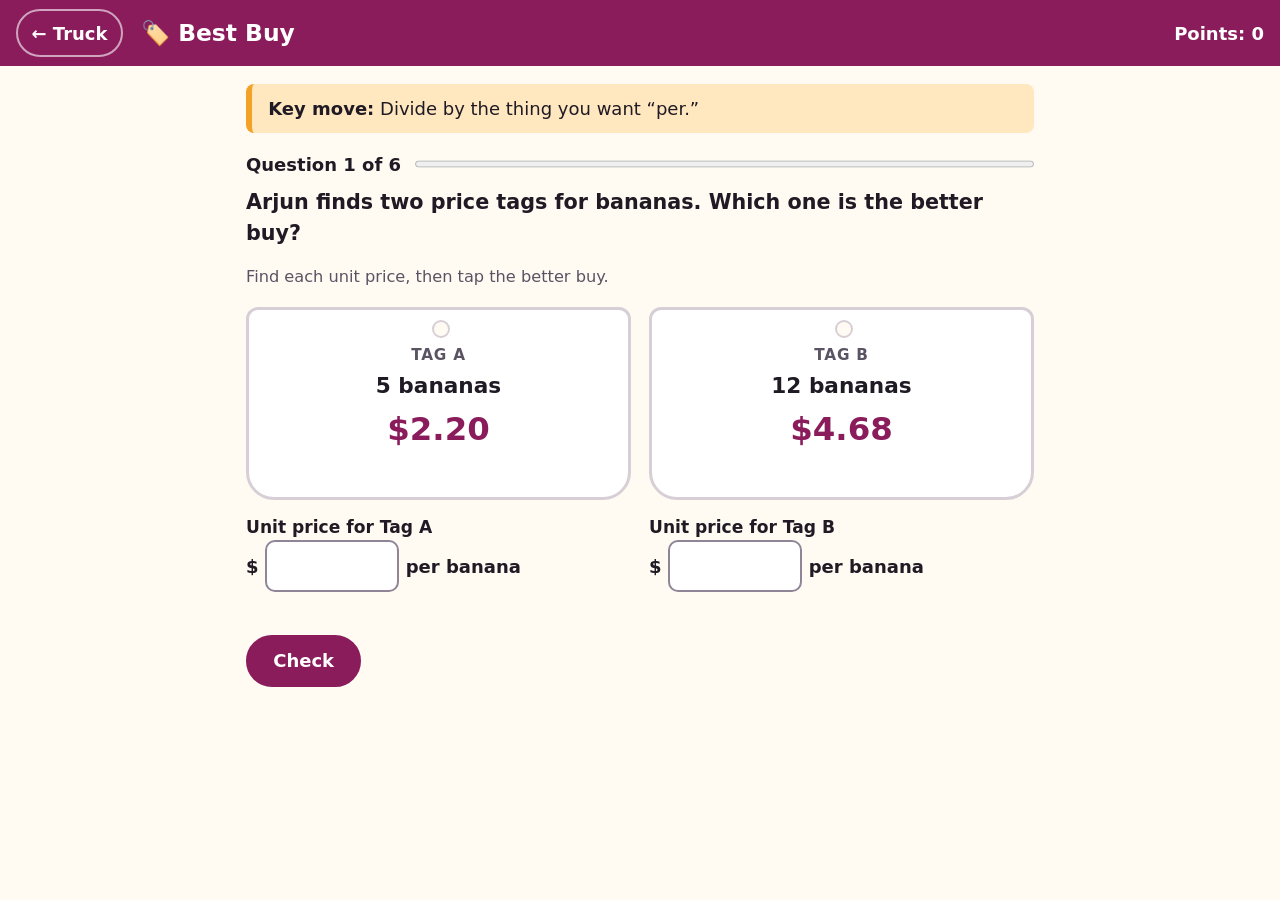
==== best-buy/index.html @ 4f975bba "Add home screen truck map and Best Buy game (step 1) Static site (HTML/CSS/JS, no build) for Unit 3 " ====
<!doctype html>
<html lang="en-CA">
<head>
  <meta charset="utf-8">
  <meta name="viewport" content="width=device-width, initial-scale=1">
  <meta http-equiv="Content-Security-Policy" content="default-src 'self'; img-src 'self' data:; connect-src 'none'; form-action 'none'; base-uri 'self'">
  <title>Best Buy · Zuri's Smoothie Truck</title>
  <link rel="icon" href="../favicon.svg" type="image/svg+xml">
  <link rel="stylesheet" href="../assets/css/style.css">
</head>
<body class="game-page">
  <header class="topbar">
    <a class="back" href="../">← Truck</a>
    <h1>🏷️ Best Buy</h1>
    <span class="score" id="score" aria-live="polite"></span>
  </header>

  <main class="game">
    <p class="key-move"><strong>Key move:</strong> Divide by the thing you want “per.”</p>

    <section id="play">
      <div class="progress-row">
        <span id="progress-label"></span>
        <progress id="progress" max="6" value="0"></progress>
      </div>

      <form id="qform" novalidate>
        <div id="question"></div>
        <div id="feedback" class="feedback" aria-live="polite"></div>
        <div class="actions">
          <button type="submit" class="btn primary" id="check">Check</button>
          <button type="button" class="btn primary" id="next" hidden>Next →</button>
        </div>
      </form>
    </section>

    <section id="summary" class="summary" hidden></section>

    <noscript><p class="feedback show">This game needs JavaScript turned on.</p></noscript>
  </main>

  <script src="../assets/js/common.js"></script>
  <script src="../assets/js/best-buy.js"></script>
</body>
</html>
---- assets/css/style.css ----
/* Zuri's Smoothie Truck: shared styles. System fonts only, so it loads fast on school Wi-Fi. */
:root {
  --berry: #8a1c5c;
  --berry-dark: #5e1240;
  --mango: #f4a227;
  --mango-light: #ffe7bf;
  --mint: #d9f2e6;
  --leaf: #1d6b45;
  --cream: #fffaf2;
  --ink: #1f1a24;
  --muted: #5b5363;
  --line: #d8cfd6;
  --card: #ffffff;
  --good-bg: #e3f5ea;
  --try-bg: #fff3d6;
  --show-bg: #eef0ff;
  --show-line: #4a55a2;
  --bad: #b3261e;
  --focus: #1a5fd0;
  --radius: 14px;
}

* { box-sizing: border-box; }

html { font-size: 112.5%; } /* 18px base */

body {
  margin: 0;
  font-family: system-ui, -apple-system, "Segoe UI", Roboto, "Noto Sans", Arial, sans-serif;
  line-height: 1.5;
  color: var(--ink);
  background: var(--cream);
}

h1, h2 { line-height: 1.2; }

a { color: var(--berry); }

:focus-visible { outline: 3px solid var(--focus); outline-offset: 3px; }

.sr-only {
  position: absolute; width: 1px; height: 1px; padding: 0; margin: -1px;
  overflow: hidden; clip: rect(0 0 0 0); white-space: nowrap; border: 0;
}

.small { font-size: 0.9rem; color: var(--muted); }

/* ---------- Buttons ---------- */
.btn {
  display: inline-flex; align-items: center; justify-content: center;
  min-height: 52px; padding: 0.6rem 1.4rem;
  font: inherit; font-weight: 700;
  border-radius: 999px; border: 2px solid var(--berry);
  background: #fff; color: var(--berry);
  text-decoration: none; cursor: pointer;
}
.btn.primary { background: var(--berry); color: #fff; }
.btn.primary:hover { background: var(--berry-dark); border-color: var(--berry-dark); }
.btn:hover { background: #fbeef5; }
.btn[hidden] { display: none; }

.link-button {
  font: inherit; font-size: 0.9rem; background: none; border: none; padding: 0.75rem;
  color: var(--muted); text-decoration: underline; cursor: pointer; min-height: 44px;
}

/* ---------- Home: the truck map ---------- */
.home-header { text-align: center; padding: 1.5rem 16px 0.5rem; }
.home-header h1 { margin: 0; font-size: 2rem; color: var(--berry); }
.lede { margin: 0.4rem auto 0; max-width: 40rem; color: var(--muted); }

.home main { padding: 1rem 16px 0; }

.truck { max-width: 1060px; margin: 0 auto; }

.awning {
  height: 26px;
  border-radius: 12px 12px 0 0;
  background: repeating-linear-gradient(90deg, var(--berry) 0 40px, #fff 40px 80px);
  border: 3px solid var(--berry-dark);
  border-bottom: none;
  margin-right: 180px;
}

.truck-body {
  display: flex;
  background: var(--mango);
  border: 3px solid #b8741a;
  border-radius: 0 18px 18px 18px;
  overflow: hidden;
}

.tiles {
  list-style: none; margin: 0; padding: 16px;
  flex: 1;
  display: grid;
  grid-template-columns: repeat(4, minmax(0, 1fr));
  gap: 14px;
  background: var(--mango-light);
  border-right: 3px solid #b8741a;
}

.cab {
  width: 180px; flex: none;
  background: var(--mango);
  position: relative;
}
.cab-window {
  position: absolute; top: 18px; right: 18px; left: 26px; height: 120px;
  background: #cfe9f5; border: 3px solid #b8741a; border-radius: 10px 40px 10px 10px;
}

.wheels {
  display: flex; justify-content: space-between;
  padding: 0 110px 0 90px; margin-top: -26px;
}
.wheel {
  width: 64px; height: 64px; border-radius: 50%;
  background: #2b2730; border: 10px solid #4a4452;
  box-shadow: inset 0 0 0 8px #8d8696;
}

.tile {
  position: relative;
  display: flex; flex-direction: column; align-items: center; text-align: center;
  height: 100%; min-height: 170px;
  padding: 0.9rem 0.6rem;
  background: var(--card);
  border: 3px solid var(--line);
  border-radius: var(--radius);
  color: var(--ink); text-decoration: none;
}
a.tile { border-color: var(--berry); }
a.tile:hover { background: #fdf2f8; }
.tile.boss { background: #f6efff; }
.tile.soon { opacity: 0.75; border-style: dashed; }
.tile-lesson { font-size: 0.8rem; font-weight: 700; color: var(--muted); text-transform: uppercase; letter-spacing: 0.04em; }
.tile-icon { font-size: 2rem; line-height: 1.3; }
.tile-name { font-weight: 800; font-size: 1.1rem; }
.tile-skill { font-size: 0.9rem; color: var(--muted); }
.tile-status {
  margin-top: auto; padding-top: 0.5rem;
  font-weight: 700; font-size: 0.95rem;
}
a.tile .tile-status { color: var(--berry); }
.tile.done { border-color: var(--leaf); background: var(--mint); }
.tile.done .tile-status { color: var(--leaf); }
.tile-badge {
  position: absolute; top: -12px; right: -10px;
  width: 40px; height: 40px; border-radius: 50%;
  display: flex; align-items: center; justify-content: center;
  background: var(--mango); color: #fff; font-size: 1.4rem;
  border: 3px solid #fff; box-shadow: 0 1px 3px rgba(0, 0, 0, 0.3);
}

.home-footer { text-align: center; padding: 2rem 16px; color: var(--muted); font-size: 0.9rem; }
.home-footer p { margin: 0; }

@media (max-width: 860px) {
  .tiles { grid-template-columns: repeat(2, minmax(0, 1fr)); border-right: none; }
  .cab { display: none; }
  .awning { margin-right: 0; }
  .truck-body { border-radius: 0 0 18px 18px; }
  .wheels { padding: 0 40px; }
}
@media (max-width: 380px) {
  .tiles { gap: 10px; padding: 10px; }
  .tile { min-height: 150px; padding: 0.7rem 0.4rem; }
  .tile-name { font-size: 1rem; }
}

/* ---------- Game pages ---------- */
.topbar {
  display: flex; align-items: center; gap: 1rem;
  padding: 0.5rem 16px;
  background: var(--berry); color: #fff;
}
.topbar h1 { margin: 0; font-size: 1.3rem; flex: 1; }
.topbar .back {
  color: #fff; font-weight: 700; text-decoration: none;
  min-height: 48px; display: inline-flex; align-items: center;
  padding: 0 0.75rem; border: 2px solid rgba(255, 255, 255, 0.6); border-radius: 999px;
}
.topbar .back:hover { background: rgba(255, 255, 255, 0.15); }
.score { font-weight: 700; white-space: nowrap; }

.game { max-width: 820px; margin: 0 auto; padding: 1rem 16px 3rem; }

.key-move {
  margin: 0 0 1rem; padding: 0.6rem 0.9rem;
  background: var(--mango-light); border-left: 6px solid var(--mango); border-radius: 8px;
}

.progress-row { display: flex; align-items: center; gap: 0.8rem; margin-bottom: 0.5rem; font-weight: 700; }
.progress-row progress { flex: 1; height: 14px; accent-color: var(--berry); }

.prompt { font-size: 1.15rem; font-weight: 600; margin: 0.5rem 0; }
.watch { margin: 0 0 0.3rem; font-weight: 700; color: var(--bad); }

/* Price tags */
.tags {
  display: grid; grid-template-columns: 1fr 1fr; gap: 1rem;
  margin: 1rem 0;
}
.tag-col { display: flex; flex-direction: column; min-width: 0; }

.price-tag {
  position: relative;
  display: flex; flex-direction: column; align-items: center; gap: 0.15rem;
  width: 100%; min-height: 150px; padding: 1rem 0.5rem 1rem;
  font: inherit; color: var(--ink);
  background: #fff;
  border: 3px solid var(--line);
  border-radius: 12px 12px 28px 28px;
  cursor: pointer;
}
.price-tag::before {
  content: ""; position: absolute; top: 10px; left: 50%;
  width: 14px; height: 14px; margin-left: -7px; border-radius: 50%;
  background: var(--cream); border: 2px solid var(--line);
}
.price-tag:hover:not(:disabled) { border-color: var(--berry); }
.price-tag[aria-pressed="true"] { border-color: var(--berry); background: #fdf0f7; box-shadow: inset 0 0 0 3px var(--berry); }
.price-tag:disabled { cursor: default; }
.price-tag.answer { border-color: var(--leaf); background: var(--good-bg); }
.tag-label { margin-top: 0.9rem; font-size: 0.85rem; font-weight: 700; color: var(--muted); text-transform: uppercase; letter-spacing: 0.05em; }
.tag-qty { font-size: 1.2rem; font-weight: 700; }
.tag-price { font-size: 1.8rem; font-weight: 800; color: var(--berry); }
.tag-pick { font-size: 0.85rem; font-weight: 700; color: var(--berry); visibility: hidden; }
.price-tag[aria-pressed="true"] .tag-pick { visibility: visible; }
/* Once a question is over, the label marks the real answer, not the student's pick. */
.price-tag:disabled .tag-pick { visibility: hidden; }
.price-tag.answer .tag-pick { visibility: visible; color: var(--leaf); }

.unit-input { margin-top: 0.8rem; font-weight: 700; font-size: 0.95rem; }
.input-row { display: flex; align-items: center; gap: 0.35rem; flex-wrap: wrap; }
.affix { font-weight: 700; }
.input-row input {
  width: 6.5em; min-width: 0; min-height: 52px; padding: 0.4rem 0.6rem;
  font: inherit; font-size: 1.15rem;
  border: 2px solid #8f8597; border-radius: 10px; background: #fff;
}
.input-row input.right { border-color: var(--leaf); background: var(--good-bg); }
.input-row input.wrong { border-color: var(--bad); }
.input-row input:disabled { color: var(--ink); opacity: 1; }
.mark { min-height: 1.5em; font-weight: 700; font-size: 0.9rem; }
.mark.right { color: var(--leaf); }
.mark.wrong { color: var(--bad); }

@media (max-width: 480px) {
  .tags { gap: 0.6rem; }
  .price-tag { min-height: 135px; }
  .tag-price { font-size: 1.5rem; }
  .tag-qty { font-size: 1.05rem; }
  .input-row input { width: 100%; flex: 1 1 4em; }
  .topbar h1 { font-size: 1.1rem; }
}

/* Feedback */
.feedback { border-radius: var(--radius); }
.feedback:empty { display: none; }
.feedback.info, .feedback.good, .feedback.try, .feedback.show { padding: 0.8rem 1rem; margin: 0.5rem 0 1rem; border: 2px solid transparent; }
.feedback.info { background: #f1eef3; border-color: var(--line); }
.feedback.good { background: var(--good-bg); border-color: var(--leaf); }
.feedback.try { background: var(--try-bg); border-color: var(--mango); }
.feedback.show { background: var(--show-bg); border-color: var(--show-line); }
.feedback p { margin: 0.3rem 0; }
.feedback h2 { font-size: 1rem; margin: 0.6rem 0 0.2rem; text-transform: uppercase; letter-spacing: 0.05em; }
.feedback ol { margin: 0.3rem 0; padding-left: 1.4rem; }
.feedback li { margin: 0.25rem 0; }

/* Double number line */
.dnl { margin: 0.5rem 0; }
.dnl svg { width: 100%; max-width: 440px; height: auto; display: block; background: #fff; border-radius: 10px; }
.dnl figcaption { font-size: 0.9rem; color: var(--muted); }
.dnl-line { stroke: var(--ink); stroke-width: 2.5; }
.dnl-tick { stroke: var(--ink); stroke-width: 2.5; }
.dnl-text { font: 600 15px system-ui, sans-serif; fill: var(--ink); }
.dnl-ask { font: 800 18px system-ui, sans-serif; fill: var(--berry); }
.dnl-op { font: 700 15px system-ui, sans-serif; fill: var(--show-line); }

.actions { display: flex; flex-wrap: wrap; gap: 0.8rem; margin-top: 0.5rem; }

/* Summary */
.summary { text-align: center; padding: 1rem 0; }
.summary h2 { font-size: 1.8rem; color: var(--berry); margin: 0.5rem 0; }
.summary h2:focus { outline: none; }
.big-stars { font-size: 3.5rem; color: var(--mango); margin: 0.2rem 0; letter-spacing: 0.1em; }
.summary .actions { justify-content: center; margin-top: 1.2rem; }

@media (prefers-reduced-motion: reduce) {
  * { transition: none !important; animation: none !important; }
}
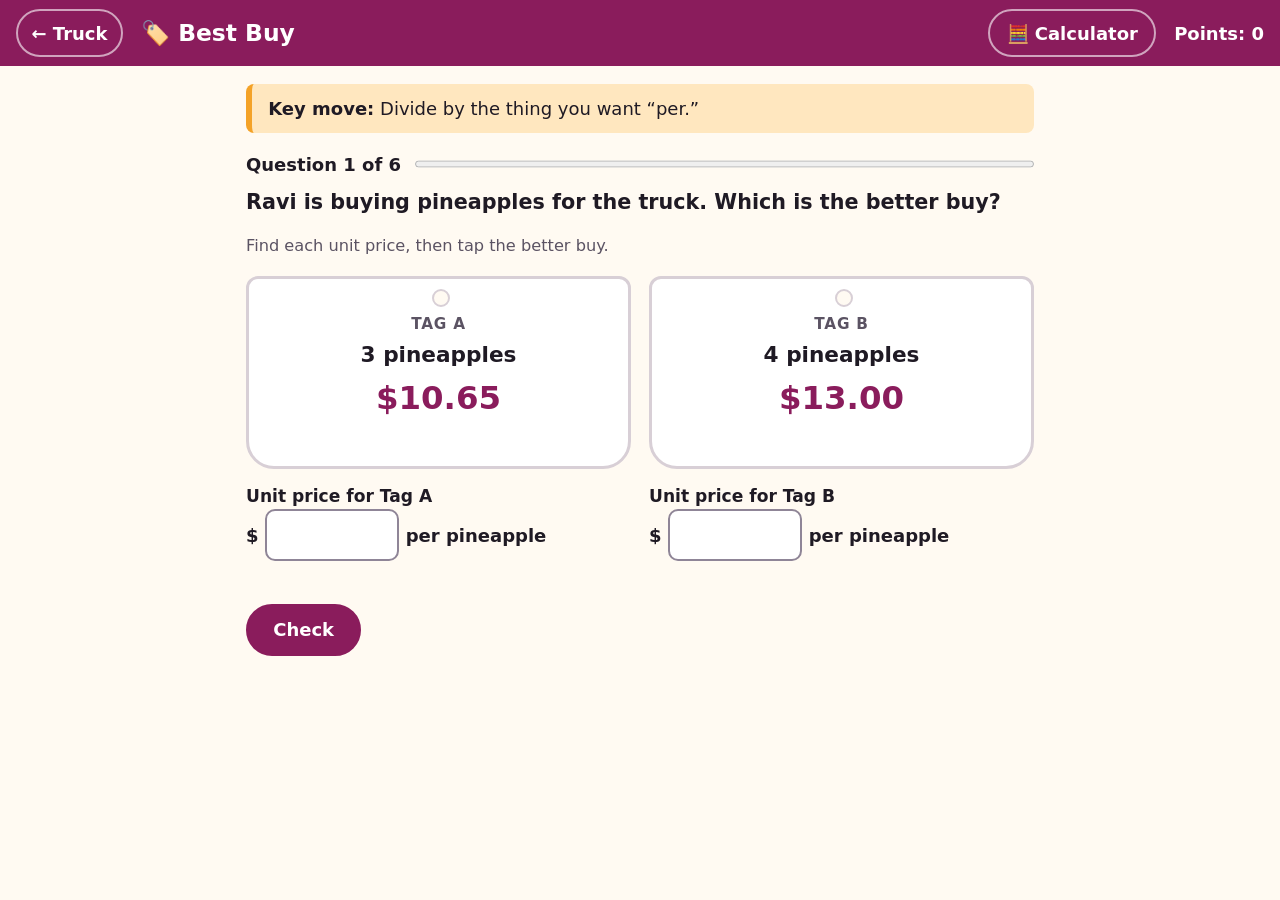
==== commit cdc1636a: "Add an optional calculator to every game - A Calculator button in each game's top bar opens a small " ====
--- a/best-buy/index.html
+++ b/best-buy/index.html
@@ -40,6 +40,7 @@
   </main>
 
   <script src="../assets/js/common.js"></script>
+  <script src="../assets/js/calculator.js"></script>
   <script src="../assets/js/best-buy.js"></script>
 </body>
 </html>
--- a/assets/css/style.css
+++ b/assets/css/style.css
@@ -265,6 +265,8 @@
 .feedback.try { background: var(--try-bg); border-color: var(--mango); }
 .feedback.show { background: var(--show-bg); border-color: var(--show-line); }
 .feedback p { margin: 0.3rem 0; }
+.practice-tag { margin: 0 0 0.6rem; padding: 0.4rem 0.8rem; background: #eef0ff; border-left: 5px solid var(--show-line); border-radius: 6px; font-weight: 700; }
+.feedback .warn { margin-top: 0.6rem; padding: 0.5rem 0.7rem; background: var(--try-bg); border-left: 5px solid var(--mango); border-radius: 6px; }
 .feedback h2 { font-size: 1rem; margin: 0.6rem 0 0.2rem; text-transform: uppercase; letter-spacing: 0.05em; }
 .feedback ol { margin: 0.3rem 0; padding-left: 1.4rem; }
 .feedback li { margin: 0.25rem 0; }
@@ -288,6 +290,252 @@
 .big-stars { font-size: 3.5rem; color: var(--mango); margin: 0.2rem 0; letter-spacing: 0.1em; }
 .summary .actions { justify-content: center; margin-top: 1.2rem; }
 
+/* ---------- Shared question parts ---------- */
+.step-title { font-weight: 700; margin: 1.1rem 0 0.4rem; }
+.answer-list { display: flex; flex-direction: column; gap: 0.6rem; margin: 0.6rem 0; }
+.answer-line { display: flex; flex-wrap: wrap; align-items: center; gap: 0.3rem 0.8rem; }
+.answer-line > label { font-weight: 700; min-width: 9rem; }
+.answer-line .mark { flex-basis: 100%; }
+.dnl-seg { fill: #f8d3e6; stroke: var(--berry); stroke-width: 1.5; }
+.dnl-seg.alt { fill: var(--mango-light); stroke: #b8741a; }
+.dnl-seg.t50 { fill: #f8d3e6; stroke: var(--ink); }
+.dnl-seg.t25 { fill: var(--mango-light); stroke: var(--ink); }
+.dnl-seg.t10 { fill: var(--mint); stroke: var(--ink); }
+.dnl-seg.t5 { fill: #e3e7ff; stroke: var(--ink); }
+.dnl-seg.t1 { fill: #f1eef3; stroke: var(--ink); }
+.dnl-seg.t05 { fill: #fff; stroke: var(--ink); stroke-dasharray: 3 2; }
+.dnl-segtext { font: 700 13px system-ui, sans-serif; fill: var(--ink); }
+
+/* Recipe card and ratio tables (Recipe Mixer) */
+.recipe-card {
+  display: flex; flex-direction: column; gap: 0.15rem;
+  margin: 0.8rem 0; padding: 0.7rem 1rem;
+  background: #fff; border: 2px dashed var(--berry); border-radius: var(--radius);
+}
+.recipe-name { font-weight: 800; color: var(--berry); }
+.recipe-ratio { font-size: 1.1rem; font-weight: 600; }
+.ratio-table { border-collapse: collapse; margin: 0.6rem 0; background: #fff; width: 100%; max-width: 560px; }
+.ratio-table th, .ratio-table td { border: 2px solid var(--line); padding: 0.5rem 0.7rem; text-align: center; vertical-align: middle; }
+.ratio-table thead th { background: var(--mango-light); }
+.ratio-table tbody th { text-align: left; font-weight: 700; }
+.ratio-table td { font-size: 1.15rem; font-weight: 700; }
+.ratio-table input {
+  width: 5.5em; min-height: 52px; padding: 0.4rem 0.6rem; font: inherit; font-size: 1.15rem; text-align: center;
+  border: 2px solid #8f8597; border-radius: 10px; background: #fff;
+}
+.ratio-table input.right { border-color: var(--leaf); background: var(--good-bg); }
+.ratio-table input.wrong { border-color: var(--bad); }
+.ratio-table input:disabled { color: var(--ink); }
+.ratio-table .mark { display: block; }
+.ratio-table.mini { max-width: 380px; }
+.ratio-table.mini td, .ratio-table.mini th { padding: 0.3rem 0.6rem; font-size: 1rem; }
+.ratio-table .op { color: var(--show-line); font-weight: 700; }
+
+/* Bar model (split a total) */
+.bar-model { margin: 0.6rem 0; }
+.bar-row { display: flex; align-items: center; gap: 0.6rem; margin: 0.3rem 0; flex-wrap: wrap; }
+.bar-label { min-width: 7rem; font-weight: 700; }
+.bar-boxes { display: flex; flex-wrap: wrap; gap: 4px; }
+.bar-box {
+  min-width: 2.6rem; height: 2.4rem; padding: 0 0.3rem;
+  display: inline-flex; align-items: center; justify-content: center;
+  border: 2px solid var(--ink); border-radius: 6px; font-weight: 800;
+}
+.bar-box.c0 { background: #f8d3e6; }
+.bar-box.c1 { background: var(--mango-light); }
+.bar-box.c2 { background: var(--mint); }
+.bar-total { font-weight: 700; margin: 0.3rem 0 0; }
+
+/* Proportion options (Missing Ingredient) */
+.options { display: flex; flex-wrap: wrap; gap: 0.7rem; }
+.option {
+  font: inherit; color: var(--ink); background: #fff; cursor: pointer;
+  min-height: 52px; padding: 0.6rem 1rem;
+  border: 3px solid var(--line); border-radius: var(--radius);
+}
+.option:hover:not(:disabled) { border-color: var(--berry); }
+.option[aria-pressed="true"] { border-color: var(--berry); background: #fdf0f7; box-shadow: inset 0 0 0 2px var(--berry); }
+.option:disabled { cursor: default; }
+.option.answer { border-color: var(--leaf); background: var(--good-bg); }
+.eq { display: inline-flex; align-items: center; gap: 0.5rem; }
+.eq-sign { font-size: 1.3rem; font-weight: 700; }
+.frac { display: inline-flex; flex-direction: column; align-items: center; vertical-align: middle; line-height: 1.25; }
+.frac-top { padding: 0 0.3rem 0.1rem; border-bottom: 2px solid currentColor; }
+.frac-bottom { padding: 0.1rem 0.3rem 0; }
+.feedback .frac { font-size: 0.95rem; }
+
+/* Percent tiles (Percent Builder) */
+.tile-bank { display: flex; flex-wrap: wrap; gap: 0.6rem; }
+.pct-tile {
+  min-width: 4.4rem; min-height: 56px; padding: 0.4rem 0.8rem;
+  font: inherit; font-size: 1.2rem; font-weight: 800; cursor: pointer;
+  color: var(--ink); background: #fff; border: 3px solid var(--ink); border-radius: 12px;
+}
+.pct-tile.t50 { background: #f8d3e6; }
+.pct-tile.t25 { background: var(--mango-light); }
+.pct-tile.t10 { background: var(--mint); }
+.pct-tile.t5 { background: #e3e7ff; }
+.pct-tile.t1 { background: #f1eef3; }
+.pct-tile.t05 { background: #fff; border-style: dashed; }
+.pct-tile:hover:not(:disabled) { border-color: var(--berry); }
+.pct-tile:disabled, .small-btn:disabled { cursor: default; opacity: 0.6; }
+.tile-tools { display: flex; gap: 0.6rem; margin-top: 0.6rem; }
+.btn.small-btn { min-height: 48px; padding: 0.4rem 1rem; font-size: 0.95rem; }
+.build-line { font-size: 1.1rem; margin: 0.8rem 0 0.2rem; }
+
+@media (max-width: 480px) {
+  .answer-line > label { min-width: 0; flex-basis: 100%; }
+  .ratio-table th, .ratio-table td { padding: 0.4rem; }
+  .ratio-table input { width: 4.5em; }
+  .options { flex-direction: column; }
+  .pct-tile { min-width: 3.8rem; font-size: 1.1rem; }
+}
+
+/* Given values in step questions */
+.given { font-weight: 800; font-size: 1.1rem; }
+
+/* Lowest terms (Recipe Mixer) */
+.ratio-inputs input { width: 4.5em; text-align: center; }
+.big-colon { font-size: 1.8rem; line-height: 1; padding: 0 0.2rem; }
+
+/* Price board (Price Board) */
+.menu-board {
+  margin: 0.8rem 0; padding: 0.8rem 1rem; max-width: 520px;
+  background: #24323a; color: #fff; border-radius: var(--radius); border: 6px solid #6b4a2b;
+}
+.mb-row { display: flex; justify-content: space-between; gap: 1rem; padding: 0.25rem 0; border-bottom: 1px dashed rgba(255, 255, 255, 0.35); }
+.mb-row:last-child { border-bottom: none; }
+.mb-price { font-weight: 800; color: #ffd98a; white-space: nowrap; }
+
+/* Receipt (Checkout) */
+.receipt {
+  margin: 0.8rem 0; padding: 1rem 1.2rem; max-width: 560px;
+  background: #fff; border: 2px solid var(--line); border-radius: 6px;
+  box-shadow: 0 2px 0 var(--line);
+  font-variant-numeric: tabular-nums;
+}
+.receipt-head { margin: 0 0 0.6rem; text-align: center; font-weight: 800; letter-spacing: 0.06em; text-transform: uppercase; color: var(--berry); }
+.receipt-foot { margin: 0.8rem 0 0; text-align: center; font-size: 0.85rem; color: var(--muted); }
+.receipt-line {
+  display: flex; flex-wrap: wrap; align-items: center; justify-content: space-between; gap: 0.3rem 0.8rem;
+  padding: 0.55rem 0; border-bottom: 2px dashed var(--line);
+}
+.receipt-line[hidden] { display: none; }
+.receipt-line:last-of-type { border-bottom: none; }
+.receipt-line > label { font-weight: 700; flex: 1 1 14rem; }
+.receipt-line .mark { flex-basis: 100%; text-align: right; }
+
+/* Goal (Second Truck Fund) */
+.goal-card {
+  display: inline-block; margin: 0.4rem 0; padding: 0.5rem 1rem;
+  background: var(--mint); border: 2px solid var(--leaf); border-radius: 999px; font-weight: 800; color: var(--leaf);
+}
+.plan-options .option { min-width: 7rem; font-weight: 700; }
+@media (max-width: 480px) {
+  .plan-options { flex-direction: row; }
+  .plan-options .option { min-width: 0; flex: 1 1 40%; }
+  .receipt { padding: 0.8rem; }
+}
+
+/* Tool picker (Festival Weekend boss) */
+.answer-line.has-tool {
+  flex-direction: column; align-items: stretch;
+  padding: 0.7rem 0.9rem; background: #fff; border: 2px solid var(--line); border-radius: var(--radius);
+}
+.answer-line.has-tool > label { min-width: 0; }
+.tool-row { display: flex; flex-wrap: wrap; align-items: center; gap: 0.5rem 0.8rem; }
+.tool-select {
+  min-height: 52px; padding: 0.4rem 0.6rem; max-width: 100%;
+  font: inherit; font-size: 1rem; color: var(--ink);
+  background: var(--mango-light); border: 2px solid #8f8597; border-radius: 10px; cursor: pointer;
+}
+.tool-select.right { border-color: var(--leaf); background: var(--good-bg); }
+.tool-select.wrong { border-color: var(--bad); }
+.tool-select:disabled { color: var(--ink); opacity: 1; cursor: default; }
+.tool-tag {
+  display: inline-block; margin-left: 0.3rem; padding: 0 0.5rem;
+  font-size: 0.8rem; font-weight: 700; border-radius: 999px;
+  background: var(--mango-light); border: 1px solid #b8741a;
+}
+
+/* Calculator (optional, closed by default) */
+.calc-toggle {
+  min-height: 48px; padding: 0 0.9rem; margin-left: auto;
+  font: inherit; font-weight: 700; color: #fff; cursor: pointer;
+  background: transparent; border: 2px solid rgba(255, 255, 255, 0.6); border-radius: 999px;
+}
+.calc-toggle:hover, .calc-toggle.on { background: rgba(255, 255, 255, 0.18); }
+.topbar .calc-toggle + .score { margin-left: 0; }
+.calc-panel {
+  position: fixed; right: 16px; bottom: 16px; z-index: 20;
+  width: 300px; max-width: calc(100vw - 32px);
+  padding: 0.8rem; background: #fff;
+  border: 3px solid var(--berry); border-radius: var(--radius);
+  box-shadow: 0 6px 24px rgba(0, 0, 0, 0.25);
+}
+.calc-panel[hidden] { display: none; }
+.calc-head { display: flex; align-items: center; justify-content: space-between; margin-bottom: 0.3rem; }
+.calc-title { font-weight: 800; color: var(--berry); }
+.calc-close { min-width: 44px; min-height: 44px; font: inherit; font-size: 1.1rem; background: none; border: none; cursor: pointer; color: var(--muted); }
+.calc-last { margin: 0; min-height: 1.4em; font-size: 0.9rem; color: var(--muted); text-align: right; overflow-wrap: anywhere; }
+.calc-input {
+  width: 100%; min-height: 52px; padding: 0.4rem 0.6rem;
+  font: inherit; font-size: 1.4rem; text-align: right; font-variant-numeric: tabular-nums;
+  border: 2px solid #8f8597; border-radius: 10px; background: var(--cream);
+}
+.calc-msg { margin: 0.2rem 0; min-height: 1.2em; font-size: 0.85rem; font-weight: 700; color: var(--bad); }
+.calc-keys { display: grid; grid-template-columns: repeat(4, 1fr); gap: 6px; }
+.calc-key {
+  min-height: 48px; font: inherit; font-size: 1.2rem; font-weight: 700; cursor: pointer;
+  color: var(--ink); background: #f4f1f6; border: 2px solid var(--line); border-radius: 10px;
+}
+.calc-key:hover { border-color: var(--berry); }
+.calc-key.op { background: var(--mango-light); }
+.calc-key.fn { background: #fff; font-size: 1rem; }
+.calc-key.calc-eq { background: var(--berry); color: #fff; border-color: var(--berry); }
+.calc-note { margin: 0.5rem 0 0; font-size: 0.8rem; color: var(--muted); text-align: center; }
+@media (max-width: 600px) {
+  .topbar { gap: 0.4rem 0.5rem; flex-wrap: wrap; }
+  .topbar h1 { order: 5; flex-basis: 100%; font-size: 1.15rem; }
+  .topbar .back { padding: 0 0.6rem; }
+  .score { font-size: 0.95rem; }
+  .calc-toggle { padding: 0 0.7rem; }
+  .calc-toggle-text { display: none; }
+  .calc-panel { left: 0; right: 0; bottom: 0; width: auto; max-width: none; border-radius: var(--radius) var(--radius) 0 0; border-bottom: none; }
+  .calc-key { min-height: 46px; }
+  .calc-note { display: none; }
+  .calc-last { min-height: 1.1em; }
+}
+@media print { .calc-toggle, .calc-panel { display: none !important; } }
+
+/* Teacher page */
+.teacher section { margin-bottom: 1.6rem; }
+.teacher h2 { color: var(--berry); margin: 0 0 0.5rem; font-size: 1.3rem; }
+.teacher li { margin: 0.35rem 0; }
+.share-card {
+  display: flex; flex-wrap: wrap; align-items: center; gap: 1.5rem;
+  padding: 1rem 1.2rem; background: #fff; border: 3px solid var(--berry); border-radius: var(--radius);
+}
+.share-text { flex: 1 1 18rem; }
+.site-url { font-size: 1.25rem; font-weight: 800; word-break: break-all; margin: 0.2rem 0; }
+.qr { width: 240px; height: 240px; max-width: 100%; image-rendering: pixelated; }
+.table-wrap { overflow-x: auto; }
+.teacher-table { border-collapse: collapse; width: 100%; background: #fff; font-size: 0.95rem; }
+.teacher-table th, .teacher-table td { border: 2px solid var(--line); padding: 0.5rem 0.6rem; text-align: left; vertical-align: top; }
+.teacher-table thead th { background: var(--mango-light); }
+.teacher-table td:first-child { text-align: center; font-weight: 700; }
+@media (max-width: 480px) {
+  .teacher-table { font-size: 0.85rem; }
+  .teacher-table th, .teacher-table td { padding: 0.35rem; }
+  .qr { width: 200px; height: 200px; }
+}
+@media print {
+  .topbar, .no-print, .home-footer { display: none !important; }
+  body { background: #fff; }
+  .share-card { border-color: #000; }
+  a { color: #000; text-decoration: none; }
+}
+
 @media (prefers-reduced-motion: reduce) {
   * { transition: none !important; animation: none !important; }
 }
